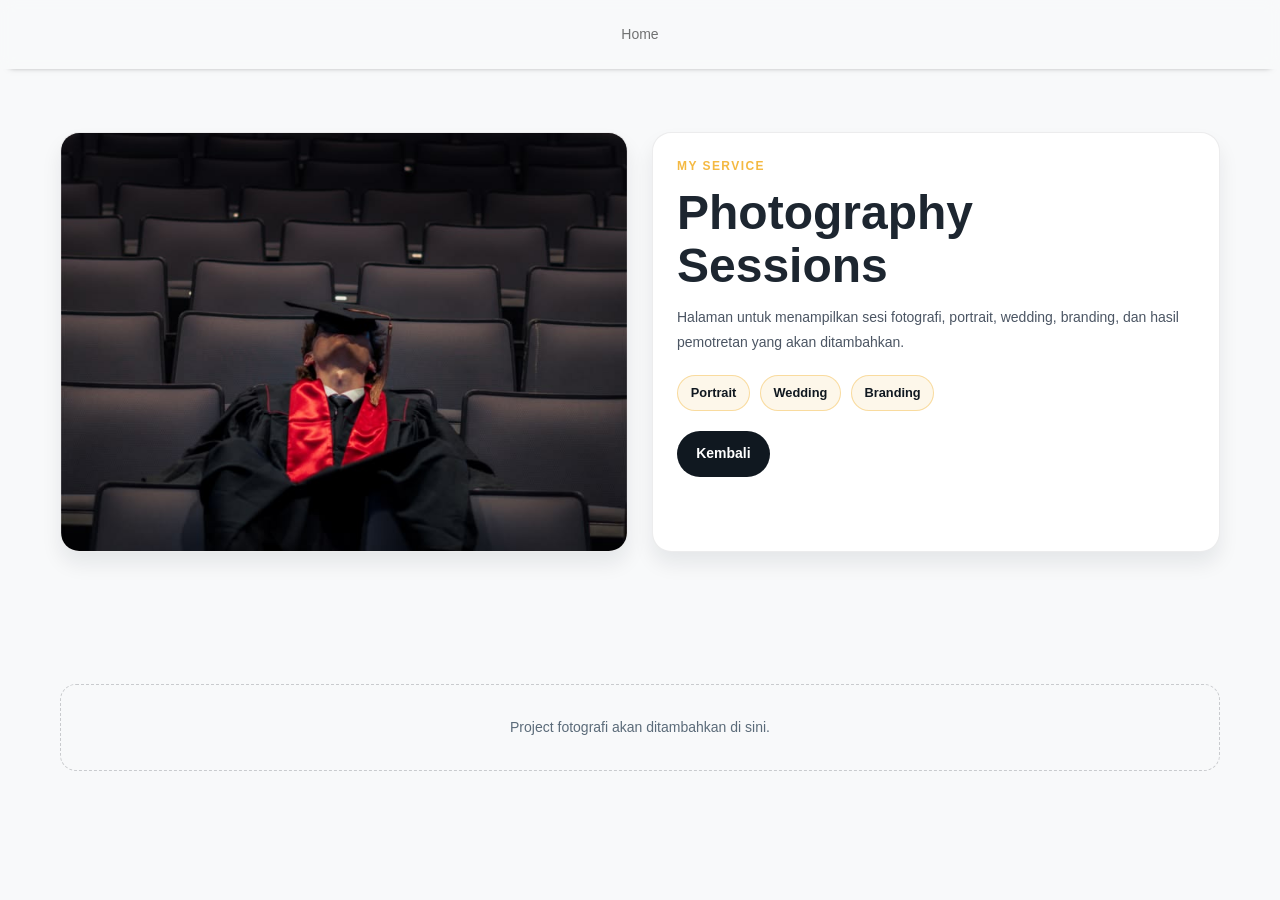
==== photography-sessions.html @ 17c701bf "Add service pages and refine portfolio layout" ====
<!doctype html>
<html lang="id">

<head>
  <title>Photography Sessions | Mario</title>
  <meta charset="utf-8">
  <meta name="viewport" content="width=device-width,initial-scale=1,user-scalable=0,minimal-ui">
  <meta http-equiv="X-UA-Compatible" content="IE=edge">
  <meta name="author" content="Vidio Grapher Makassar">
  <link rel="icon" href="assets/images/logo.webp" type="image/x-icon">
  <link href="assets/css/plugins/animate.min.css" rel="stylesheet" type="text/css">
  <link rel="stylesheet" href="assets/fonts/inter/inter.css" id="main-font-link">
  <link rel="stylesheet" href="assets/fonts/tabler-icons.min.css">
  <link rel="stylesheet" href="assets/fonts/feather.css">
  <link rel="stylesheet" href="assets/fonts/fontawesome.css">
  <link rel="stylesheet" href="assets/fonts/material.css">
  <link rel="stylesheet" href="assets/css/style.css" id="main-style-link">
  <link rel="stylesheet" href="assets/css/style-preset.css">
  <link rel="stylesheet" href="assets/css/landing.css">
  <style>
    body { background: #f3f5f7; color: #101820; font-family: 'Inter', sans-serif; }
    .page-shell { max-width: 1200px; margin: 0 auto; padding: 2rem 1.25rem 3.5rem; }
    #home .navbar { margin-bottom: 0 !important; }
    #home .navbar-brand { display: none; }
    .hero { display: grid; grid-template-columns: 1fr 1fr; grid-auto-rows: 420px; gap: 1.5rem; align-items: stretch; }
    .hero-visual, .detail-card { overflow: hidden; background: #fff; border: 1px solid rgba(16, 24, 32, 0.08); border-radius: 1.2rem; box-shadow: 0 12px 20px rgba(16, 24, 32, 0.08); }
    .hero-visual { min-height: 0; }
    .hero-visual img { display: block; width: 100%; height: 100%; object-fit: cover; }
    .detail-card { padding: 1.5rem; }
    .eyebrow { margin-bottom: 0.75rem; color: #f4b942; font-size: 0.75rem; font-weight: 700; letter-spacing: 0.12em; text-transform: uppercase; }
    .detail-card h1 { margin-bottom: 0.75rem; font-size: clamp(2rem, 4vw, 3rem); font-weight: 800; line-height: 1.1; }
    .detail-card p { margin-bottom: 1.25rem; color: #4b5563; line-height: 1.8; }
    .meta-list { display: flex; flex-wrap: wrap; gap: 0.6rem; margin-bottom: 1.25rem; }
    .meta-list span { padding: 0.45rem 0.8rem; border: 1px solid rgba(244, 185, 66, 0.45); border-radius: 999px; background: #fdf7ea; color: #101820; font-size: 0.8rem; font-weight: 600; }
    .back-link { display: inline-block; padding: 0.8rem 1.2rem; border-radius: 999px; background: #101820; color: #fff; text-decoration: none; font-weight: 600; }
    .empty-projects { margin-top: 2rem; padding: 2rem; border: 1px dashed rgba(16, 24, 32, 0.2); border-radius: 1rem; color: #5b6b79; text-align: center; }
    @media (max-width: 767.98px) { #home .navbar-brand { display: inline-block; } .hero { grid-template-columns: 1fr; grid-auto-rows: auto; } .hero-visual { min-height: 420px; } }
  </style>
</head>

<body data-pc-preset="preset-1" data-pc-sidebar-caption="true" data-pc-direction="ltr" data-pc-theme_contrast="" data-pc-theme="light" class="landing-page">
  <header id="home">
    <nav class="navbar navbar-expand-md navbar-light default mb-0">
      <div class="container">
        <a class="navbar-brand text-black ps-4 fw-semibold" href="index.html">Mario</a>
        <button class="navbar-toggler rounded" type="button" data-toggle="collapse" data-target="#navbarNav" aria-controls="navbarNav" aria-expanded="false" aria-label="Toggle navigation"><span class="navbar-toggler-icon"></span></button>
        <div class="collapse navbar-collapse" id="navbarNav">
          <ul class="navbar-nav mx-auto mb-2 mb-lg-0 align-items-center">
            <li class="nav-item px-1"><a class="nav-link" href="index.html">Home</a></li>
          </ul>
        </div>
      </div>
    </nav>
    <script>document.addEventListener('DOMContentLoaded', function () { var navToggler = document.querySelector('.navbar-toggler'); var navbarCollapse = document.querySelector('.navbar-collapse'); navToggler.addEventListener('click', function () { navbarCollapse.classList.toggle('show'); }); });</script>
  </header>

  <div class="page-shell">
    <main>
      <section class="hero">
        <div class="hero-visual"><img src="assets/images/photography-sessions/photography-sessions.jfif" alt="Photography Sessions showcase"></div>
        <div class="detail-card">
          <div class="eyebrow">My Service</div>
          <h1>Photography Sessions</h1>
          <p>Halaman untuk menampilkan sesi fotografi, portrait, wedding, branding, dan hasil pemotretan yang akan ditambahkan.</p>
          <div class="meta-list"><span>Portrait</span><span>Wedding</span><span>Branding</span></div>
          <a href="index.html#projects" class="back-link">Kembali</a>
        </div>
      </section>
      <section class="empty-projects" aria-label="Photography sessions">Project fotografi akan ditambahkan di sini.</section>
    </main>
  </div>
</body>

</html>
---- assets/fonts/inter/inter.css ----
@font-face {
  font-family: 'Inter var';
  font-weight: 100 900;
  font-display: swap;
  font-style: normal;
  font-named-instance: 'Regular';
  src: url('Inter-roman.var32a8.woff2') format('woff2');
}

@font-face {
  font-family: 'Inter var';
  font-weight: 100 900;
  font-display: swap;
  font-style: italic;
  font-named-instance: 'Italic';
  src: url('Inter-italic.var32a8.woff2') format('woff2');
}
---- assets/fonts/feather.css ----
@font-face {
  font-family: 'feather';
  src: url('feather/feathere8ab.eot'); /* IE9*/
  src: url('feather/feathere8ab.eot#iefix') format('embedded-opentype'),
    /* IE6-IE8 */ url('feather/feathere8ab.woff') format('woff'),
    /* chrome, firefox */ url('feather/feathere8ab.ttf') format('truetype'),
    /* chrome, firefox, opera, Safari, Android, iOS 4.2+*/ url('feather/feathere8ab.svg#feather') format('svg'); /* iOS 4.1- */
}

.feather {
  /* use !important to prevent issues with browser extensions that change fonts */
  font-family: 'feather' !important;
  speak: none;
  font-style: normal;
  font-weight: normal;
  font-variant: normal;
  text-transform: none;
  line-height: 1;

  /* Better Font Rendering =========== */
  -webkit-font-smoothing: antialiased;
  -moz-osx-font-smoothing: grayscale;
}

.icon-alert-octagon:before {
  content: '\e81b';
}

.icon-alert-circle:before {
  content: '\e81c';
}

.icon-activity:before {
  content: '\e81d';
}

.icon-alert-triangle:before {
  content: '\e81e';
}

.icon-align-center:before {
  content: '\e81f';
}

.icon-airplay:before {
  content: '\e820';
}

.icon-align-justify:before {
  content: '\e821';
}

.icon-align-left:before {
  content: '\e822';
}

.icon-align-right:before {
  content: '\e823';
}

.icon-arrow-down-left:before {
  content: '\e824';
}

.icon-arrow-down-right:before {
  content: '\e825';
}

.icon-anchor:before {
  content: '\e826';
}

.icon-aperture:before {
  content: '\e827';
}

.icon-arrow-left:before {
  content: '\e828';
}

.icon-arrow-right:before {
  content: '\e829';
}

.icon-arrow-down:before {
  content: '\e82a';
}

.icon-arrow-up-left:before {
  content: '\e82b';
}

.icon-arrow-up-right:before {
  content: '\e82c';
}

.icon-arrow-up:before {
  content: '\e82d';
}

.icon-award:before {
  content: '\e82e';
}

.icon-bar-chart:before {
  content: '\e82f';
}

.icon-at-sign:before {
  content: '\e830';
}

.icon-bar-chart-2:before {
  content: '\e831';
}

.icon-battery-charging:before {
  content: '\e832';
}

.icon-bell-off:before {
  content: '\e833';
}

.icon-battery:before {
  content: '\e834';
}

.icon-bluetooth:before {
  content: '\e835';
}

.icon-bell:before {
  content: '\e836';
}

.icon-book:before {
  content: '\e837';
}

.icon-briefcase:before {
  content: '\e838';
}

.icon-camera-off:before {
  content: '\e839';
}

.icon-calendar:before {
  content: '\e83a';
}

.icon-bookmark:before {
  content: '\e83b';
}

.icon-box:before {
  content: '\e83c';
}

.icon-camera:before {
  content: '\e83d';
}

.icon-check-circle:before {
  content: '\e83e';
}

.icon-check:before {
  content: '\e83f';
}

.icon-check-square:before {
  content: '\e840';
}

.icon-cast:before {
  content: '\e841';
}

.icon-chevron-down:before {
  content: '\e842';
}

.icon-chevron-left:before {
  content: '\e843';
}

.icon-chevron-right:before {
  content: '\e844';
}

.icon-chevron-up:before {
  content: '\e845';
}

.icon-chevrons-down:before {
  content: '\e846';
}

.icon-chevrons-right:before {
  content: '\e847';
}

.icon-chevrons-up:before {
  content: '\e848';
}

.icon-chevrons-left:before {
  content: '\e849';
}

.icon-circle:before {
  content: '\e84a';
}

.icon-clipboard:before {
  content: '\e84b';
}

.icon-chrome:before {
  content: '\e84c';
}

.icon-clock:before {
  content: '\e84d';
}

.icon-cloud-lightning:before {
  content: '\e84e';
}

.icon-cloud-drizzle:before {
  content: '\e84f';
}

.icon-cloud-rain:before {
  content: '\e850';
}

.icon-cloud-off:before {
  content: '\e851';
}

.icon-codepen:before {
  content: '\e852';
}

.icon-cloud-snow:before {
  content: '\e853';
}

.icon-compass:before {
  content: '\e854';
}

.icon-copy:before {
  content: '\e855';
}

.icon-corner-down-right:before {
  content: '\e856';
}

.icon-corner-down-left:before {
  content: '\e857';
}

.icon-corner-left-down:before {
  content: '\e858';
}

.icon-corner-left-up:before {
  content: '\e859';
}

.icon-corner-up-left:before {
  content: '\e85a';
}

.icon-corner-up-right:before {
  content: '\e85b';
}

.icon-corner-right-down:before {
  content: '\e85c';
}

.icon-corner-right-up:before {
  content: '\e85d';
}

.icon-cpu:before {
  content: '\e85e';
}

.icon-credit-card:before {
  content: '\e85f';
}

.icon-crosshair:before {
  content: '\e860';
}

.icon-disc:before {
  content: '\e861';
}

.icon-delete:before {
  content: '\e862';
}

.icon-download-cloud:before {
  content: '\e863';
}

.icon-download:before {
  content: '\e864';
}

.icon-droplet:before {
  content: '\e865';
}

.icon-edit-2:before {
  content: '\e866';
}

.icon-edit:before {
  content: '\e867';
}

.icon-edit-1:before {
  content: '\e868';
}

.icon-external-link:before {
  content: '\e869';
}

.icon-eye:before {
  content: '\e86a';
}

.icon-feather:before {
  content: '\e86b';
}

.icon-facebook:before {
  content: '\e86c';
}

.icon-file-minus:before {
  content: '\e86d';
}

.icon-eye-off:before {
  content: '\e86e';
}

.icon-fast-forward:before {
  content: '\e86f';
}

.icon-file-text:before {
  content: '\e870';
}

.icon-film:before {
  content: '\e871';
}

.icon-file:before {
  content: '\e872';
}

.icon-file-plus:before {
  content: '\e873';
}

.icon-folder:before {
  content: '\e874';
}

.icon-filter:before {
  content: '\e875';
}

.icon-flag:before {
  content: '\e876';
}

.icon-globe:before {
  content: '\e877';
}

.icon-grid:before {
  content: '\e878';
}

.icon-heart:before {
  content: '\e879';
}

.icon-home:before {
  content: '\e87a';
}

.icon-github:before {
  content: '\e87b';
}

.icon-image:before {
  content: '\e87c';
}

.icon-inbox:before {
  content: '\e87d';
}

.icon-layers:before {
  content: '\e87e';
}

.icon-info:before {
  content: '\e87f';
}

.icon-instagram:before {
  content: '\e880';
}

.icon-layout:before {
  content: '\e881';
}

.icon-link-2:before {
  content: '\e882';
}

.icon-life-buoy:before {
  content: '\e883';
}

.icon-link:before {
  content: '\e884';
}

.icon-log-in:before {
  content: '\e885';
}

.icon-list:before {
  content: '\e886';
}

.icon-lock:before {
  content: '\e887';
}

.icon-log-out:before {
  content: '\e888';
}

.icon-loader:before {
  content: '\e889';
}

.icon-mail:before {
  content: '\e88a';
}

.icon-maximize-2:before {
  content: '\e88b';
}

.icon-map:before {
  content: '\e88c';
}

.icon-map-pin:before {
  content: '\e88e';
}

.icon-menu:before {
  content: '\e88f';
}

.icon-message-circle:before {
  content: '\e890';
}

.icon-message-square:before {
  content: '\e891';
}

.icon-minimize-2:before {
  content: '\e892';
}

.icon-mic-off:before {
  content: '\e893';
}

.icon-minus-circle:before {
  content: '\e894';
}

.icon-mic:before {
  content: '\e895';
}

.icon-minus-square:before {
  content: '\e896';
}

.icon-minus:before {
  content: '\e897';
}

.icon-moon:before {
  content: '\e898';
}

.icon-monitor:before {
  content: '\e899';
}

.icon-more-vertical:before {
  content: '\e89a';
}

.icon-more-horizontal:before {
  content: '\e89b';
}

.icon-move:before {
  content: '\e89c';
}

.icon-music:before {
  content: '\e89d';
}

.icon-navigation-2:before {
  content: '\e89e';
}

.icon-navigation:before {
  content: '\e89f';
}

.icon-octagon:before {
  content: '\e8a0';
}

.icon-package:before {
  content: '\e8a1';
}

.icon-pause-circle:before {
  content: '\e8a2';
}

.icon-pause:before {
  content: '\e8a3';
}

.icon-percent:before {
  content: '\e8a4';
}

.icon-phone-call:before {
  content: '\e8a5';
}

.icon-phone-forwarded:before {
  content: '\e8a6';
}

.icon-phone-missed:before {
  content: '\e8a7';
}

.icon-phone-off:before {
  content: '\e8a8';
}

.icon-phone-incoming:before {
  content: '\e8a9';
}

.icon-phone:before {
  content: '\e8aa';
}

.icon-phone-outgoing:before {
  content: '\e8ab';
}

.icon-pie-chart:before {
  content: '\e8ac';
}

.icon-play-circle:before {
  content: '\e8ad';
}

.icon-play:before {
  content: '\e8ae';
}

.icon-plus-square:before {
  content: '\e8af';
}

.icon-plus-circle:before {
  content: '\e8b0';
}

.icon-plus:before {
  content: '\e8b1';
}

.icon-pocket:before {
  content: '\e8b2';
}

.icon-printer:before {
  content: '\e8b3';
}

.icon-power:before {
  content: '\e8b4';
}

.icon-radio:before {
  content: '\e8b5';
}

.icon-repeat:before {
  content: '\e8b6';
}

.icon-refresh-ccw:before {
  content: '\e8b7';
}

.icon-rewind:before {
  content: '\e8b8';
}

.icon-rotate-ccw:before {
  content: '\e8b9';
}

.icon-refresh-cw:before {
  content: '\e8ba';
}

.icon-rotate-cw:before {
  content: '\e8bb';
}

.icon-save:before {
  content: '\e8bc';
}

.icon-search:before {
  content: '\e8bd';
}

.icon-server:before {
  content: '\e8be';
}

.icon-scissors:before {
  content: '\e8bf';
}

.icon-share-2:before {
  content: '\e8c0';
}

.icon-share:before {
  content: '\e8c1';
}

.icon-shield:before {
  content: '\e8c2';
}

.icon-settings:before {
  content: '\e8c3';
}

.icon-skip-back:before {
  content: '\e8c4';
}

.icon-shuffle:before {
  content: '\e8c5';
}

.icon-sidebar:before {
  content: '\e8c6';
}

.icon-skip-forward:before {
  content: '\e8c7';
}

.icon-slack:before {
  content: '\e8c8';
}

.icon-slash:before {
  content: '\e8c9';
}

.icon-smartphone:before {
  content: '\e8ca';
}

.icon-square:before {
  content: '\e8cb';
}

.icon-speaker:before {
  content: '\e8cc';
}

.icon-star:before {
  content: '\e8cd';
}

.icon-stop-circle:before {
  content: '\e8ce';
}

.icon-sun:before {
  content: '\e8cf';
}

.icon-sunrise:before {
  content: '\e8d0';
}

.icon-tablet:before {
  content: '\e8d1';
}

.icon-tag:before {
  content: '\e8d2';
}

.icon-sunset:before {
  content: '\e8d3';
}

.icon-target:before {
  content: '\e8d4';
}

.icon-thermometer:before {
  content: '\e8d5';
}

.icon-thumbs-up:before {
  content: '\e8d6';
}

.icon-thumbs-down:before {
  content: '\e8d7';
}

.icon-toggle-left:before {
  content: '\e8d8';
}

.icon-toggle-right:before {
  content: '\e8d9';
}

.icon-trash-2:before {
  content: '\e8da';
}

.icon-trash:before {
  content: '\e8db';
}

.icon-trending-up:before {
  content: '\e8dc';
}

.icon-trending-down:before {
  content: '\e8dd';
}

.icon-triangle:before {
  content: '\e8de';
}

.icon-type:before {
  content: '\e8df';
}

.icon-twitter:before {
  content: '\e8e0';
}

.icon-upload:before {
  content: '\e8e1';
}

.icon-umbrella:before {
  content: '\e8e2';
}

.icon-upload-cloud:before {
  content: '\e8e3';
}

.icon-unlock:before {
  content: '\e8e4';
}

.icon-user-check:before {
  content: '\e8e5';
}

.icon-user-minus:before {
  content: '\e8e6';
}

.icon-user-plus:before {
  content: '\e8e7';
}

.icon-user-x:before {
  content: '\e8e8';
}

.icon-user:before {
  content: '\e8e9';
}

.icon-users:before {
  content: '\e8ea';
}

.icon-video-off:before {
  content: '\e8eb';
}

.icon-video:before {
  content: '\e8ec';
}

.icon-voicemail:before {
  content: '\e8ed';
}

.icon-volume-x:before {
  content: '\e8ee';
}

.icon-volume-2:before {
  content: '\e8ef';
}

.icon-volume-1:before {
  content: '\e8f0';
}

.icon-volume:before {
  content: '\e8f1';
}

.icon-watch:before {
  content: '\e8f2';
}

.icon-wifi:before {
  content: '\e8f3';
}

.icon-x-square:before {
  content: '\e8f4';
}

.icon-wind:before {
  content: '\e8f5';
}

.icon-x:before {
  content: '\e8f6';
}

.icon-x-circle:before {
  content: '\e8f7';
}

.icon-zap:before {
  content: '\e8f8';
}

.icon-zoom-in:before {
  content: '\e8f9';
}

.icon-zoom-out:before {
  content: '\e8fa';
}

.icon-command:before {
  content: '\e8fb';
}

.icon-cloud:before {
  content: '\e8fc';
}

.icon-hash:before {
  content: '\e8fd';
}

.icon-headphones:before {
  content: '\e8fe';
}

.icon-underline:before {
  content: '\e8ff';
}

.icon-italic:before {
  content: '\e900';
}

.icon-bold:before {
  content: '\e901';
}

.icon-crop:before {
  content: '\e902';
}

.icon-help-circle:before {
  content: '\e903';
}

.icon-paperclip:before {
  content: '\e904';
}

.icon-shopping-cart:before {
  content: '\e905';
}

.icon-tv:before {
  content: '\e906';
}

.icon-wifi-off:before {
  content: '\e907';
}

.icon-minimize:before {
  content: '\e88d';
}

.icon-maximize:before {
  content: '\e908';
}

.icon-gitlab:before {
  content: '\e909';
}

.icon-sliders:before {
  content: '\e90a';
}

.icon-star-on:before {
  content: '\e90b';
}

.icon-heart-on:before {
  content: '\e90c';
}

.icon-archive:before {
  content: '\e90d';
}

.icon-arrow-down-circle:before {
  content: '\e90e';
}

.icon-arrow-up-circle:before {
  content: '\e90f';
}

.icon-arrow-left-circle:before {
  content: '\e910';
}

.icon-arrow-right-circle:before {
  content: '\e911';
}

.icon-bar-chart-line-:before {
  content: '\e912';
}

.icon-bar-chart-line:before {
  content: '\e913';
}

.icon-book-open:before {
  content: '\e914';
}

.icon-code:before {
  content: '\e915';
}

.icon-database:before {
  content: '\e916';
}

.icon-dollar-sign:before {
  content: '\e917';
}

.icon-folder-plus:before {
  content: '\e918';
}

.icon-gift:before {
  content: '\e919';
}

.icon-folder-minus:before {
  content: '\e91a';
}

.icon-git-commit:before {
  content: '\e91b';
}

.icon-git-branch:before {
  content: '\e91c';
}

.icon-git-pull-request:before {
  content: '\e91d';
}

.icon-git-merge:before {
  content: '\e91e';
}

.icon-linkedin:before {
  content: '\e91f';
}

.icon-hard-drive:before {
  content: '\e920';
}

.icon-more-vertical-:before {
  content: '\e921';
}

.icon-more-horizontal-:before {
  content: '\e922';
}

.icon-rss:before {
  content: '\e923';
}

.icon-send:before {
  content: '\e924';
}

.icon-shield-off:before {
  content: '\e925';
}

.icon-shopping-bag:before {
  content: '\e926';
}

.icon-terminal:before {
  content: '\e927';
}

.icon-truck:before {
  content: '\e928';
}

.icon-zap-off:before {
  content: '\e929';
}

.icon-youtube:before {
  content: '\e92a';
}
---- assets/fonts/material.css ----
/* fallback */
@font-face {
  font-family: 'Material Icons Two Tone';
  font-style: normal;
  font-weight: 400;
  src: url(material/material.woff2) format('woff2');
}

.material-icons-two-tone {
  font-family: 'Material Icons Two Tone';
  font-weight: normal;
  font-style: normal;
  font-size: 24px;
  line-height: 1;
  letter-spacing: normal;
  text-transform: none;
  display: inline-block;
  white-space: nowrap;
  word-wrap: normal;
  direction: ltr;
  -webkit-font-feature-settings: 'liga';
  -webkit-font-smoothing: antialiased;
}
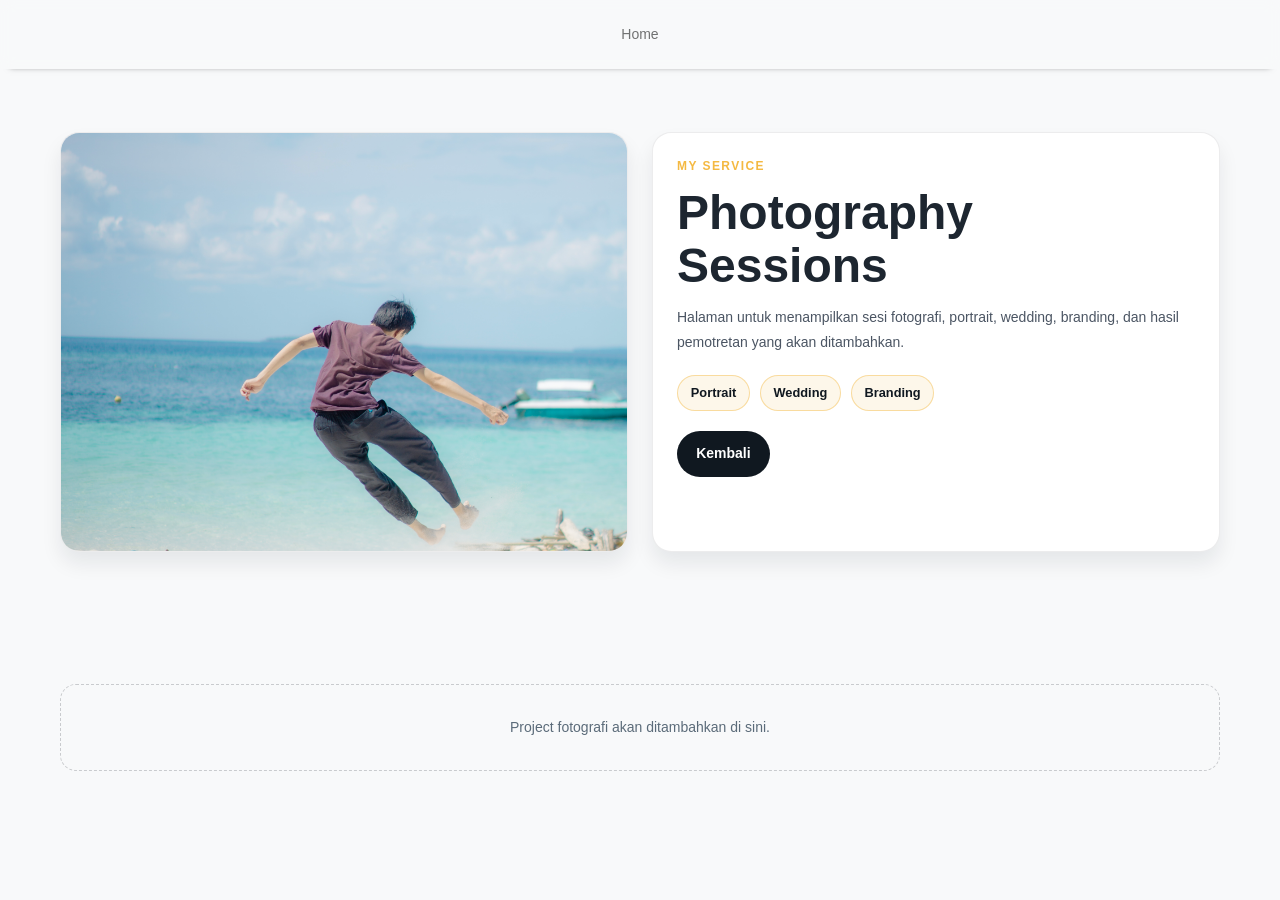
==== commit df3f3745: "bok" ====
--- a/photography-sessions.html
+++ b/photography-sessions.html
@@ -57,7 +57,7 @@
   <div class="page-shell">
     <main>
       <section class="hero">
-        <div class="hero-visual"><img src="assets/images/photography-sessions/photography-sessions.jfif" alt="Photography Sessions showcase"></div>
+        <div class="hero-visual"><img src="assets/images/photography-sessions/fotography.jpg" alt="Photography Sessions showcase"></div>
         <div class="detail-card">
           <div class="eyebrow">My Service</div>
           <h1>Photography Sessions</h1>
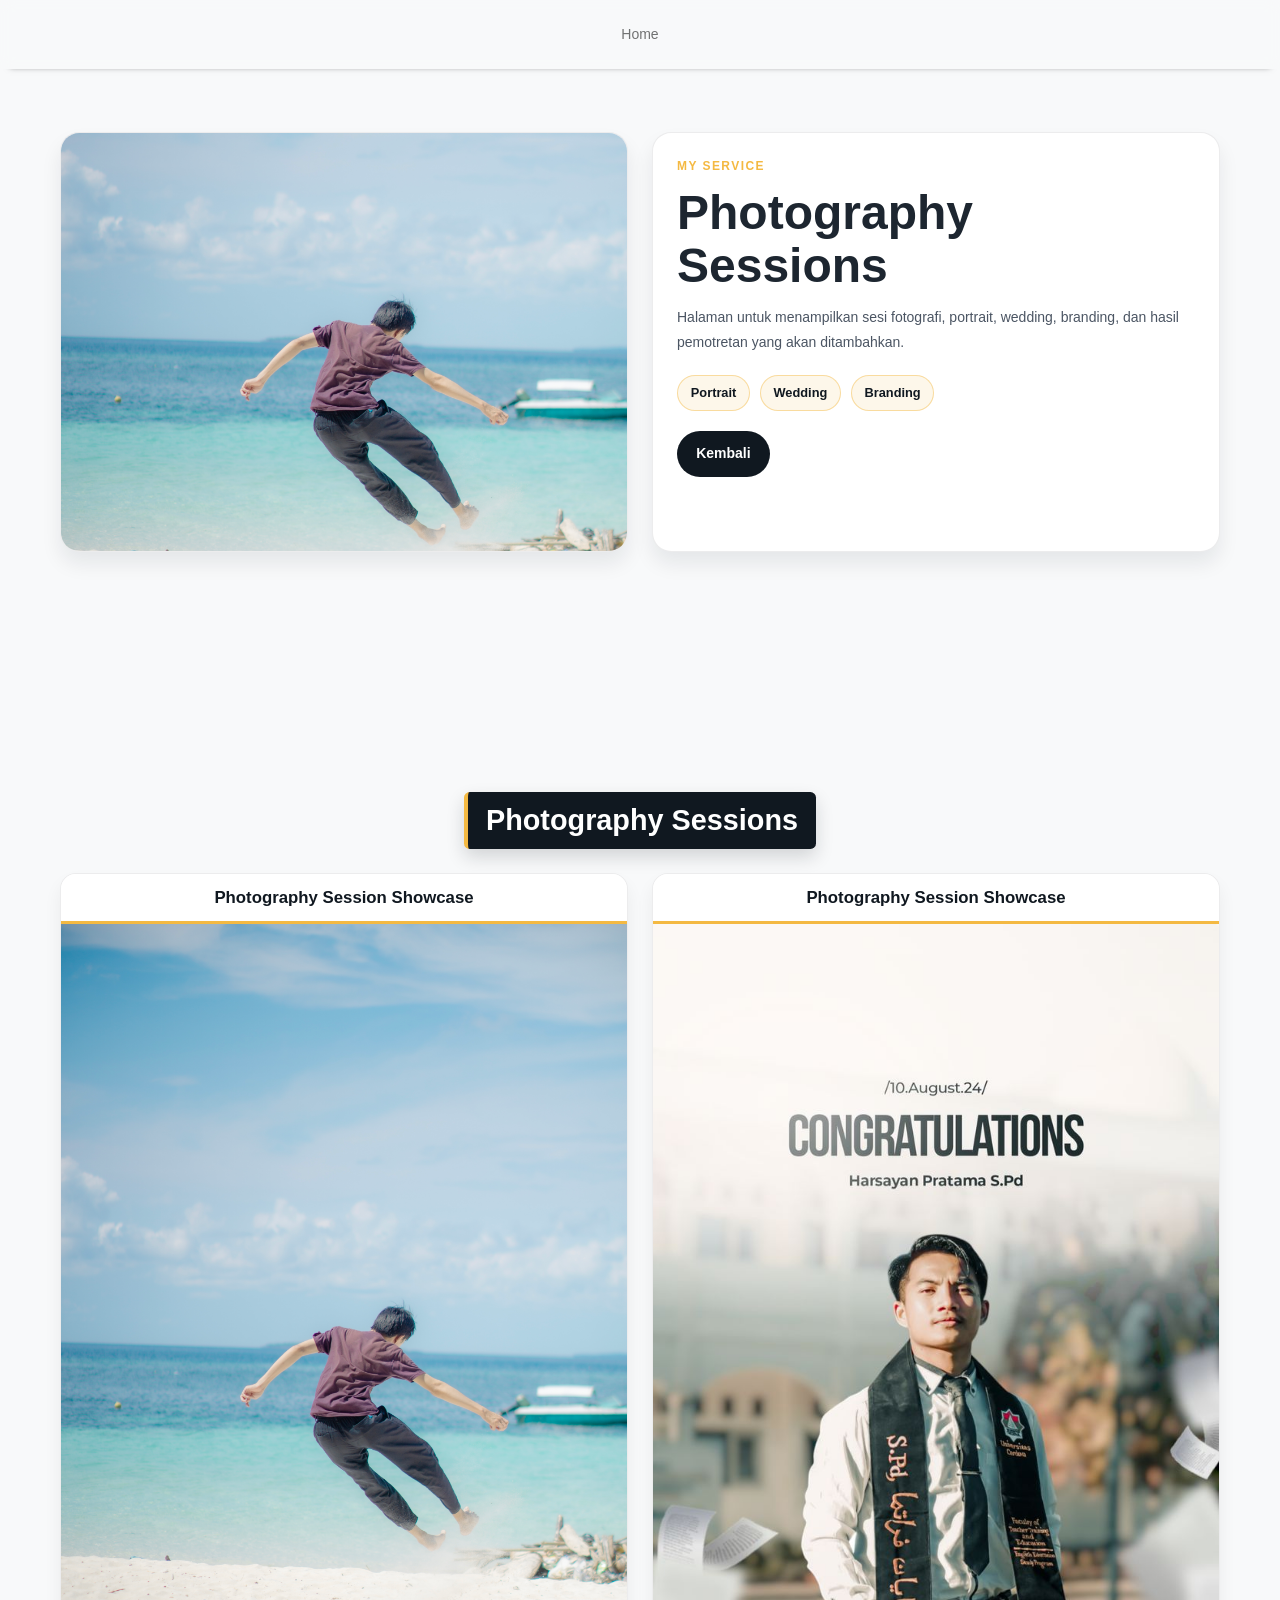
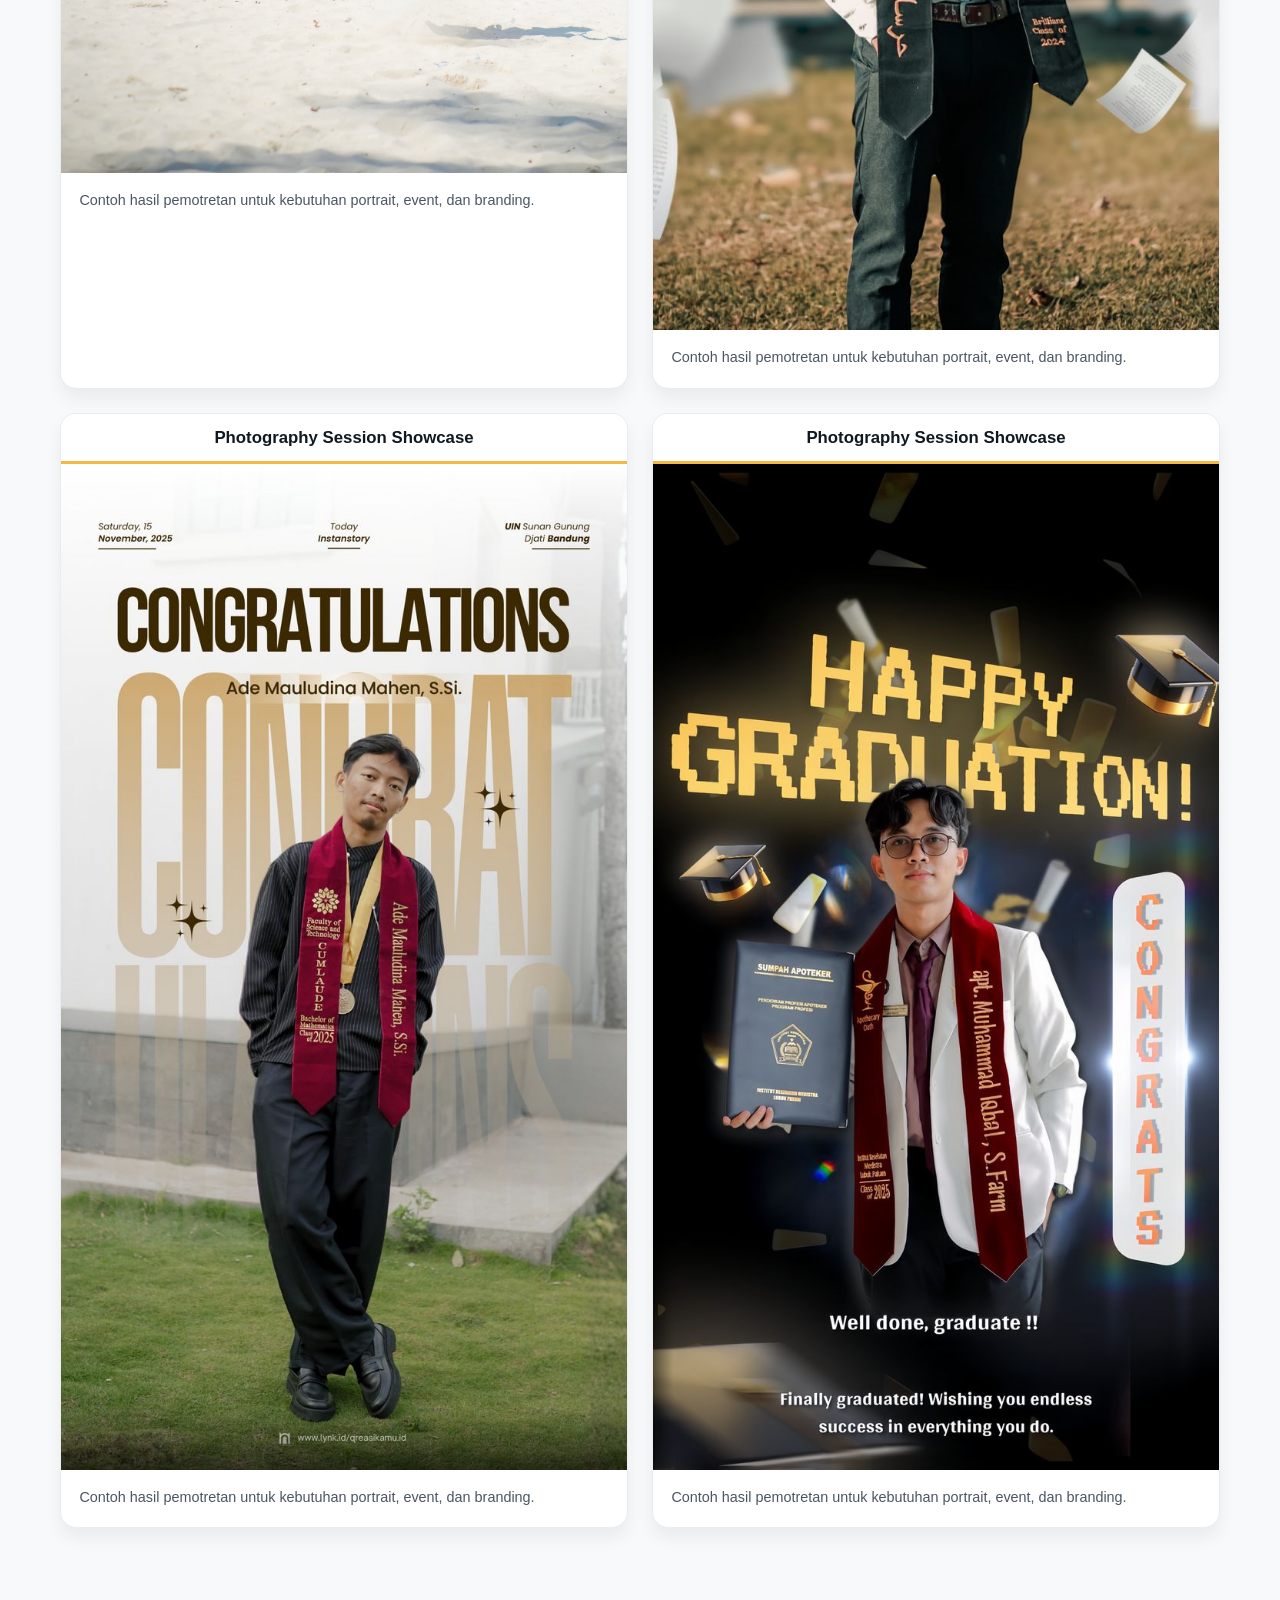
==== commit e7ca8b04: "Centralize project data and assets" ====
--- a/photography-sessions.html
+++ b/photography-sessions.html
@@ -7,7 +7,7 @@
   <meta name="viewport" content="width=device-width,initial-scale=1,user-scalable=0,minimal-ui">
   <meta http-equiv="X-UA-Compatible" content="IE=edge">
   <meta name="author" content="Vidio Grapher Makassar">
-  <link rel="icon" href="assets/images/logo.webp" type="image/x-icon">
+  <link rel="icon" href="upload/logo.webp" type="image/x-icon">
   <link href="assets/css/plugins/animate.min.css" rel="stylesheet" type="text/css">
   <link rel="stylesheet" href="assets/fonts/inter/inter.css" id="main-font-link">
   <link rel="stylesheet" href="assets/fonts/tabler-icons.min.css">
@@ -33,8 +33,19 @@
     .meta-list { display: flex; flex-wrap: wrap; gap: 0.6rem; margin-bottom: 1.25rem; }
     .meta-list span { padding: 0.45rem 0.8rem; border: 1px solid rgba(244, 185, 66, 0.45); border-radius: 999px; background: #fdf7ea; color: #101820; font-size: 0.8rem; font-weight: 600; }
     .back-link { display: inline-block; padding: 0.8rem 1.2rem; border-radius: 999px; background: #101820; color: #fff; text-decoration: none; font-weight: 600; }
-    .empty-projects { margin-top: 2rem; padding: 2rem; border: 1px dashed rgba(16, 24, 32, 0.2); border-radius: 1rem; color: #5b6b79; text-align: center; }
-    @media (max-width: 767.98px) { #home .navbar-brand { display: inline-block; } .hero { grid-template-columns: 1fr; grid-auto-rows: auto; } .hero-visual { min-height: 420px; } }
+    .photo-gallery-section { margin-top: 2.5rem; }
+    .photo-gallery-title { width: fit-content; max-width: 100%; margin: 0 auto 1.5rem; padding: 0.7rem 1.1rem; color: #fff; background: #101820; border-left: 4px solid #f4b942; border-radius: 0.35rem; box-shadow: 0 8px 18px rgba(16, 24, 32, 0.16); font-size: clamp(1.2rem, 3vw, 1.8rem); font-weight: 800; line-height: 1.2; text-align: center; }
+    .photo-gallery { display: grid; grid-template-columns: repeat(2, minmax(0, 1fr)); gap: 1.5rem; }
+    .photo-card { overflow: hidden; background: #fff; border: 1px solid rgba(16, 24, 32, 0.08); border-radius: 1rem; box-shadow: 0 10px 18px rgba(16, 24, 32, 0.06); transition: transform 0.25s ease, box-shadow 0.25s ease; }
+    .photo-card:hover { transform: translateY(-4px); box-shadow: 0 16px 28px rgba(16, 24, 32, 0.12); }
+    .photo-card-heading { padding: 0.9rem 1.15rem 0.8rem; border-bottom: 3px solid #f4b942; background: #fff; }
+    .photo-card-title { margin: 0; color: #101820; font-size: 1.05rem; font-weight: 700; text-align: center; }
+    .photo-card-media { width: 100%; overflow: hidden; background: #e8eef0; }
+    .photo-card-image { display: block; width: 100%; height: auto; object-fit: contain; }
+    .photo-card-content { padding: 1rem 1.15rem 1.15rem; }
+    .photo-card-description { margin: 0; color: #4b5563; font-size: 0.9rem; line-height: 1.6; }
+    .photo-gallery-empty { grid-column: 1 / -1; margin: 0; padding: 2rem; color: #5b6b79; background: rgba(255, 255, 255, 0.7); border: 1px dashed rgba(16, 24, 32, 0.2); border-radius: 0.85rem; text-align: center; }
+    @media (max-width: 767.98px) { #home .navbar-brand { display: inline-block; } .hero { grid-template-columns: 1fr; grid-auto-rows: auto; } .hero-visual { min-height: 420px; } .photo-gallery { grid-template-columns: 1fr; } }
   </style>
 </head>
 
@@ -57,7 +68,7 @@
   <div class="page-shell">
     <main>
       <section class="hero">
-        <div class="hero-visual"><img src="assets/images/photography-sessions/fotography.jpg" alt="Photography Sessions showcase"></div>
+        <div class="hero-visual"><img src="upload/fotography.jpg" alt="Photography Sessions showcase"></div>
         <div class="detail-card">
           <div class="eyebrow">My Service</div>
           <h1>Photography Sessions</h1>
@@ -66,9 +77,43 @@
           <a href="index.html#projects" class="back-link">Kembali</a>
         </div>
       </section>
-      <section class="empty-projects" aria-label="Photography sessions">Project fotografi akan ditambahkan di sini.</section>
+      <section class="photo-gallery-section" aria-labelledby="photo-gallery-title">
+        <h2 id="photo-gallery-title" class="photo-gallery-title">Photography Sessions</h2>
+        <div id="photoGallery" class="photo-gallery" aria-live="polite">
+          <p class="photo-gallery-empty">Project fotografi akan ditambahkan di sini.</p>
+        </div>
+      </section>
     </main>
   </div>
+
+  <script src="tambah-data.js"></script>
+  <script>
+    function renderPhotos() {
+      const photoGallery = document.getElementById('photoGallery');
+
+      if (!photoGallery || photoData.length === 0) {
+        return;
+      }
+
+      photoGallery.innerHTML = photoData.map(photo => `
+        <article class="photo-card">
+          <div class="photo-card-heading">
+            <h3 class="photo-card-title">${photo.title}</h3>
+          </div>
+          <div class="photo-card-media">
+            <img class="photo-card-image" src="${photo.source}" alt="${photo.alt}" loading="lazy">
+          </div>
+          <div class="photo-card-content">
+            <p class="photo-card-description">${photo.description}</p>
+          </div>
+        </article>
+      `).join('');
+    }
+
+    document.addEventListener('DOMContentLoaded', function () {
+      renderPhotos();
+    });
+  </script>
 </body>
 
 </html>
